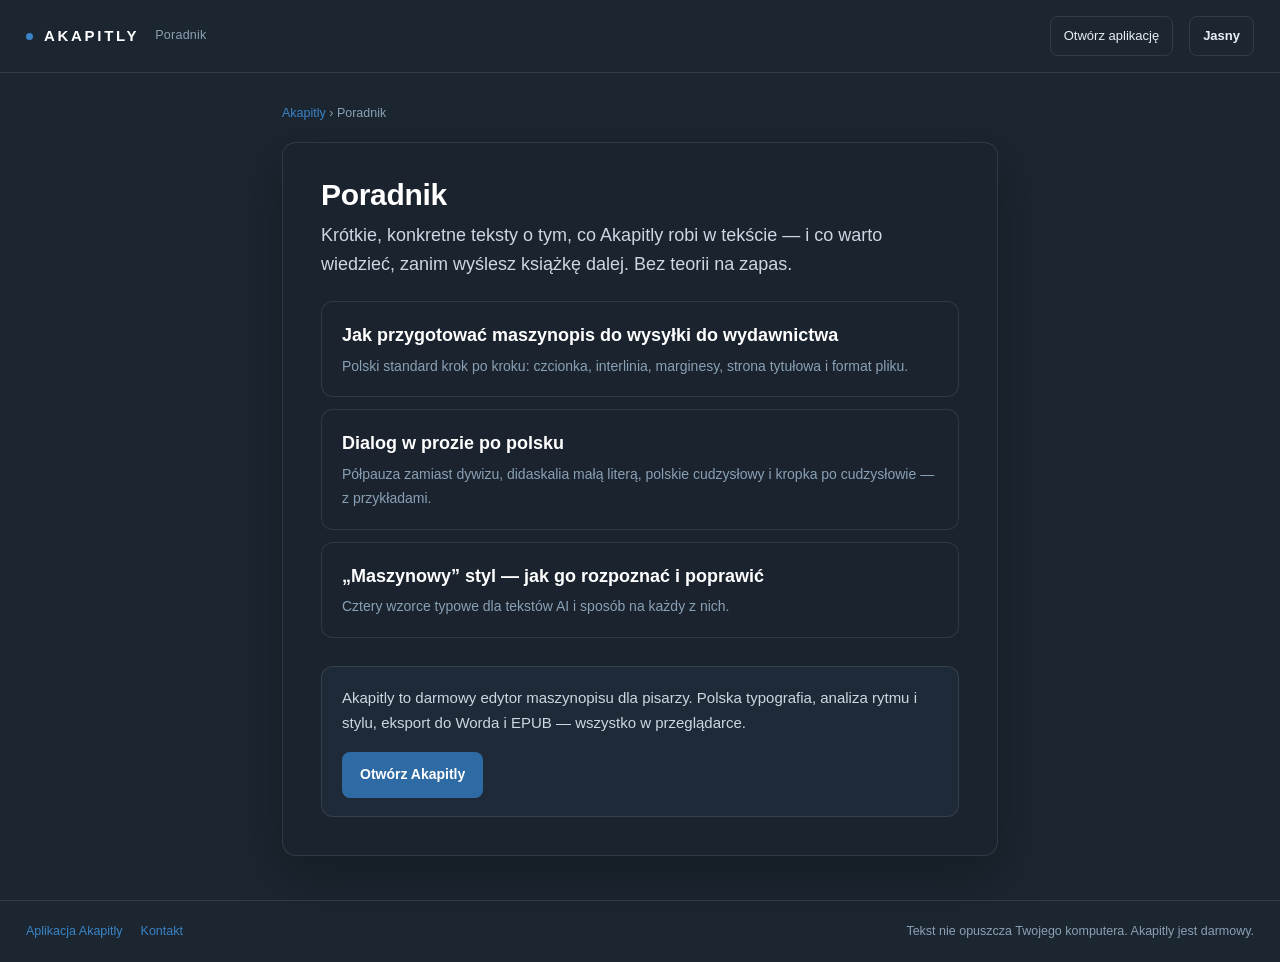
==== poradnik/index.html @ a5585f19 "Add files via upload" ====
<!DOCTYPE html>
<html lang="pl">
<head>
<meta charset="UTF-8">
<meta name="viewport" content="width=device-width, initial-scale=1.0">
<title>Poradnik dla pisarzy — formatowanie, typografia i styl prozy — Akapitly</title>
<meta name="description" content="Praktyczne poradniki dla piszących: jak przygotować maszynopis do wydawnictwa, jak zapisać dialog po polsku i jak poprawić „maszynowy” styl. Krótko i konkretnie.">
<script>try{if(localStorage.getItem('akapitly_theme')==='light')document.documentElement.classList.add('light');}catch(e){}</script>
<meta name="theme-color" content="#1c2630">
<link rel="icon" href="[data-uri]">
<link rel="canonical" href="https://akapitly.pl/poradnik/">
<meta property="og:type" content="website">
<meta property="og:site_name" content="Akapitly">
<meta property="og:title" content="Poradnik dla pisarzy — Akapitly">
<meta property="og:description" content="Jak przygotować maszynopis, jak zapisać dialog po polsku i jak poprawić „maszynowy” styl. Krótko i konkretnie.">
<meta property="og:url" content="https://akapitly.pl/poradnik/">
<meta property="og:locale" content="pl_PL">
<meta name="twitter:card" content="summary">
<link rel="stylesheet" href="styl.css">
<script type="application/ld+json">
{"@context":"https://schema.org","@type":"BreadcrumbList","itemListElement":[{"@type":"ListItem","position":1,"name":"Akapitly","item":"https://akapitly.pl/"},{"@type":"ListItem","position":2,"name":"Poradnik","item":"https://akapitly.pl/poradnik/"}]}
</script>
</head>
<body>
<header class="bar">
  <a class="brand" href="/" title="Akapitly — aplikacja"><span class="dot"></span><span class="wordmark">Akapitly</span></a>
  <span class="crumb">Poradnik</span>
  <span class="spacer"></span>
  <a class="navlink" href="/">Otwórz aplikację</a>
  <button id="themeBtn" title="Przełącz jasny / ciemny motyw">Jasny</button>
</header>

<div class="wrap">
  <nav class="crumbs"><a href="/">Akapitly</a> › Poradnik</nav>
  <div class="card">
    <h1 style="font-size:30px;line-height:1.2;font-weight:700;color:var(--txt-strong);margin:0 0 8px;letter-spacing:-.01em">Poradnik</h1>
    <p class="intro">Krótkie, konkretne teksty o tym, co Akapitly robi w tekście — i co warto wiedzieć, zanim wyślesz książkę dalej. Bez teorii na zapas.</p>

    <ul class="list">
      <li><a class="item" href="jak-przygotowac-maszynopis-do-wydawnictwa.html">
        <p class="t">Jak przygotować maszynopis do wysyłki do wydawnictwa</p>
        <p class="d">Polski standard krok po kroku: czcionka, interlinia, marginesy, strona tytułowa i format pliku.</p>
      </a></li>
      <li><a class="item" href="dialog-w-prozie-po-polsku.html">
        <p class="t">Dialog w prozie po polsku</p>
        <p class="d">Półpauza zamiast dywizu, didaskalia małą literą, polskie cudzysłowy i kropka po cudzysłowie — z przykładami.</p>
      </a></li>
      <li><a class="item" href="maszynowy-styl-proza-ai.html">
        <p class="t">„Maszynowy” styl — jak go rozpoznać i poprawić</p>
        <p class="d">Cztery wzorce typowe dla tekstów AI i sposób na każdy z nich.</p>
      </a></li>
    </ul>

    <div class="cta">
      <p>Akapitly to darmowy edytor maszynopisu dla pisarzy. Polska typografia, analiza rytmu i stylu, eksport do Worda i EPUB — wszystko w przeglądarce.</p>
      <a class="btn" href="/">Otwórz Akapitly</a>
    </div>
  </div>
</div>

<footer class="foot">
  <a href="/">Aplikacja Akapitly</a>
  <a href="mailto:info@akapitly.pl">Kontakt</a>
  <span class="sp"></span>
  <span>Tekst nie opuszcza Twojego komputera. Akapitly jest darmowy.</span>
</footer>

<script>
(function(){var b=document.getElementById('themeBtn');function s(){b.textContent=document.documentElement.classList.contains('light')?'Ciemny':'Jasny';}s();b.addEventListener('click',function(){var l=document.documentElement.classList.toggle('light');try{localStorage.setItem('akapitly_theme',l?'light':'dark');}catch(e){}s();});})();
</script>
<script>
  window.va = window.va || function () { (window.vaq = window.vaq || []).push(arguments); };
</script>
<script defer src="/_vercel/insights/script.js"></script>
</body>
</html>
---- poradnik/styl.css ----
/* Akapitly — Poradnik. Wspólne style. Spójne z aplikacją (akapitly.pl). */
:root{
  --desk:#1c2630; --desk-2:#243140; --paper:#FBF8F2; --ink:#15110c;
  --chrome:#e9eef3; --muted:#8aa0b4; --prussian:#2e6aa3; --prussian-2:#3a83c7;
  --hair:rgba(255,255,255,.10); --hair-2:rgba(255,255,255,.05);
  --ok:#3f9d7a; --danger:#c95640;
  --surface:#1a232e; --surface-2:#1e2a37; --txt:#cbd8e4; --txt-strong:#ffffff;
}
html.light{
  --desk:#e8ecf1; --desk-2:#f6f8fb; --chrome:#1d2731; --muted:#5a6976;
  --hair:rgba(0,0,0,.12); --hair-2:rgba(0,0,0,.07);
  --surface:#ffffff; --surface-2:#eef3f8; --txt:#2b3742; --txt-strong:#0f1620;
  --prussian-2:#2c6bad;
}
*{box-sizing:border-box}
html,body{margin:0}
body{
  background:var(--desk); color:var(--txt);
  font-family:"Inter","Helvetica Neue",Arial,system-ui,sans-serif;
  font-size:16px; line-height:1.7; -webkit-font-smoothing:antialiased;
  min-height:100vh; display:flex; flex-direction:column;
}

/* Nagłówek — jak w aplikacji */
header.bar{display:flex;align-items:center;gap:16px;padding:16px 26px;border-bottom:1px solid var(--hair);flex-wrap:wrap}
.bar .brand{display:flex;align-items:center;text-decoration:none}
.bar .dot{width:7px;height:7px;border-radius:50%;background:var(--prussian-2);display:inline-block;margin-right:11px}
.bar .wordmark{font-size:15px;font-weight:600;letter-spacing:.18em;text-transform:uppercase;color:var(--txt-strong)}
.bar .crumb{color:var(--muted);font-size:12.5px;letter-spacing:.02em}
.bar .spacer{flex:1}
.bar .navlink{color:var(--chrome);text-decoration:none;font-size:13px;border:1px solid var(--hair);border-radius:8px;padding:8px 13px;transition:border-color .15s,color .15s}
.bar .navlink:hover{border-color:var(--prussian-2);color:var(--txt-strong)}
#themeBtn{font:inherit;font-weight:600;font-size:13px;background:transparent;color:var(--chrome);border:1px solid var(--hair);border-radius:8px;padding:8px 13px;cursor:pointer;transition:border-color .15s,color .15s}
#themeBtn:hover{border-color:var(--prussian-2);color:var(--txt-strong)}

/* Układ */
.wrap{flex:1;width:100%;max-width:760px;margin:0 auto;padding:30px 22px 10px}
.crumbs{font-size:12.5px;color:var(--muted);margin:0 0 18px}
.crumbs a{color:var(--prussian-2);text-decoration:none}
.crumbs a:hover{text-decoration:underline}

/* Karta z treścią */
.card{background:var(--surface);border:1px solid var(--hair);border-radius:14px;padding:34px 38px;box-shadow:0 18px 50px rgba(0,0,0,.28)}

/* Artykuł */
article h1{font-size:30px;line-height:1.2;font-weight:700;color:var(--txt-strong);margin:0 0 8px;letter-spacing:-.01em}
article .lead{font-size:18px;line-height:1.6;color:var(--txt);margin:0 0 22px}
article h2{font-size:21px;font-weight:700;color:var(--txt-strong);margin:30px 0 10px;letter-spacing:-.005em}
article h3{font-size:13.5px;letter-spacing:.04em;text-transform:uppercase;color:var(--prussian-2);margin:22px 0 6px}
article p{margin:0 0 14px;color:var(--txt)}
article ul,article ol{margin:0 0 16px;padding-left:22px}
article li{margin-bottom:7px;color:var(--txt)}
article b,article strong{color:var(--txt-strong);font-weight:600}
article a{color:var(--prussian-2);text-decoration:none}
article a:hover{text-decoration:underline}
article .ex{background:var(--surface-2);border:1px solid var(--hair-2);border-radius:9px;padding:11px 15px;margin:0 0 16px;font-size:15px;color:var(--txt)}
article .note{font-size:14px;color:var(--muted);border-left:2px solid var(--hair);padding-left:13px;margin:6px 0 16px}

/* Ramka „W Akapitly” — jak ustawić daną rzecz w aplikacji */
article .app{background:var(--surface-2);border:1px solid var(--hair-2);border-left:3px solid var(--prussian-2);border-radius:0 10px 10px 0;padding:11px 15px;margin:2px 0 18px;font-size:14.5px;line-height:1.6}
article .app .tag{display:inline-flex;align-items:center;gap:6px;font-size:11px;letter-spacing:.09em;text-transform:uppercase;color:var(--prussian-2);font-weight:700;margin:0 0 4px}
article .app .tag::before{content:"";width:6px;height:6px;border-radius:50%;background:var(--prussian-2);display:inline-block}
article .app p{margin:0;color:var(--txt)}
article .app code{background:rgba(46,106,163,.12);border-radius:5px;padding:1px 6px;font-family:"SFMono-Regular",ui-monospace,Menlo,Consolas,monospace;font-size:13px;color:var(--txt-strong)}

/* Odnośnik do aplikacji */
.cta{display:flex;align-items:center;justify-content:space-between;gap:16px;flex-wrap:wrap;background:var(--surface-2);border:1px solid var(--hair);border-radius:12px;padding:18px 20px;margin:28px 0 4px}
.cta p{margin:0;font-size:15px;color:var(--txt)}
.cta a.btn{background:var(--prussian);color:#fff;text-decoration:none;border-radius:8px;padding:11px 18px;font-weight:600;font-size:14px;white-space:nowrap;transition:background .15s}
.cta a.btn:hover{background:var(--prussian-2)}

/* Strona-spis */
.intro{font-size:18px;line-height:1.6;color:var(--txt);margin:0 0 4px}
.list{list-style:none;margin:22px 0 0;padding:0;display:flex;flex-direction:column;gap:12px}
.list a.item{display:block;text-decoration:none;background:var(--surface);border:1px solid var(--hair);border-radius:12px;padding:18px 20px;transition:border-color .15s}
.list a.item:hover{border-color:var(--prussian-2)}
.list .t{font-size:18px;font-weight:600;color:var(--txt-strong);margin:0 0 4px}
.list .d{font-size:14px;color:var(--muted);margin:0}

/* Stopka */
footer.foot{border-top:1px solid var(--hair);padding:20px 26px;margin-top:34px;display:flex;gap:18px;flex-wrap:wrap;align-items:center;font-size:12.5px;color:var(--muted)}
footer.foot a{color:var(--prussian-2);text-decoration:none}
footer.foot a:hover{text-decoration:underline}
footer.foot .sp{flex:1}

/* Dostępność */
a:focus-visible,button:focus-visible{outline:2px solid var(--prussian-2);outline-offset:2px;border-radius:6px}
@media(prefers-reduced-motion:reduce){*{transition:none!important}}
@media(max-width:640px){
  header.bar{padding:14px 16px;gap:10px}
  .wrap{padding:20px 14px 8px}
  .card{padding:24px 20px}
  article h1{font-size:25px}
  article .lead,.intro{font-size:17px}
  article h2{font-size:19px}
  footer.foot{padding:18px 16px}
}
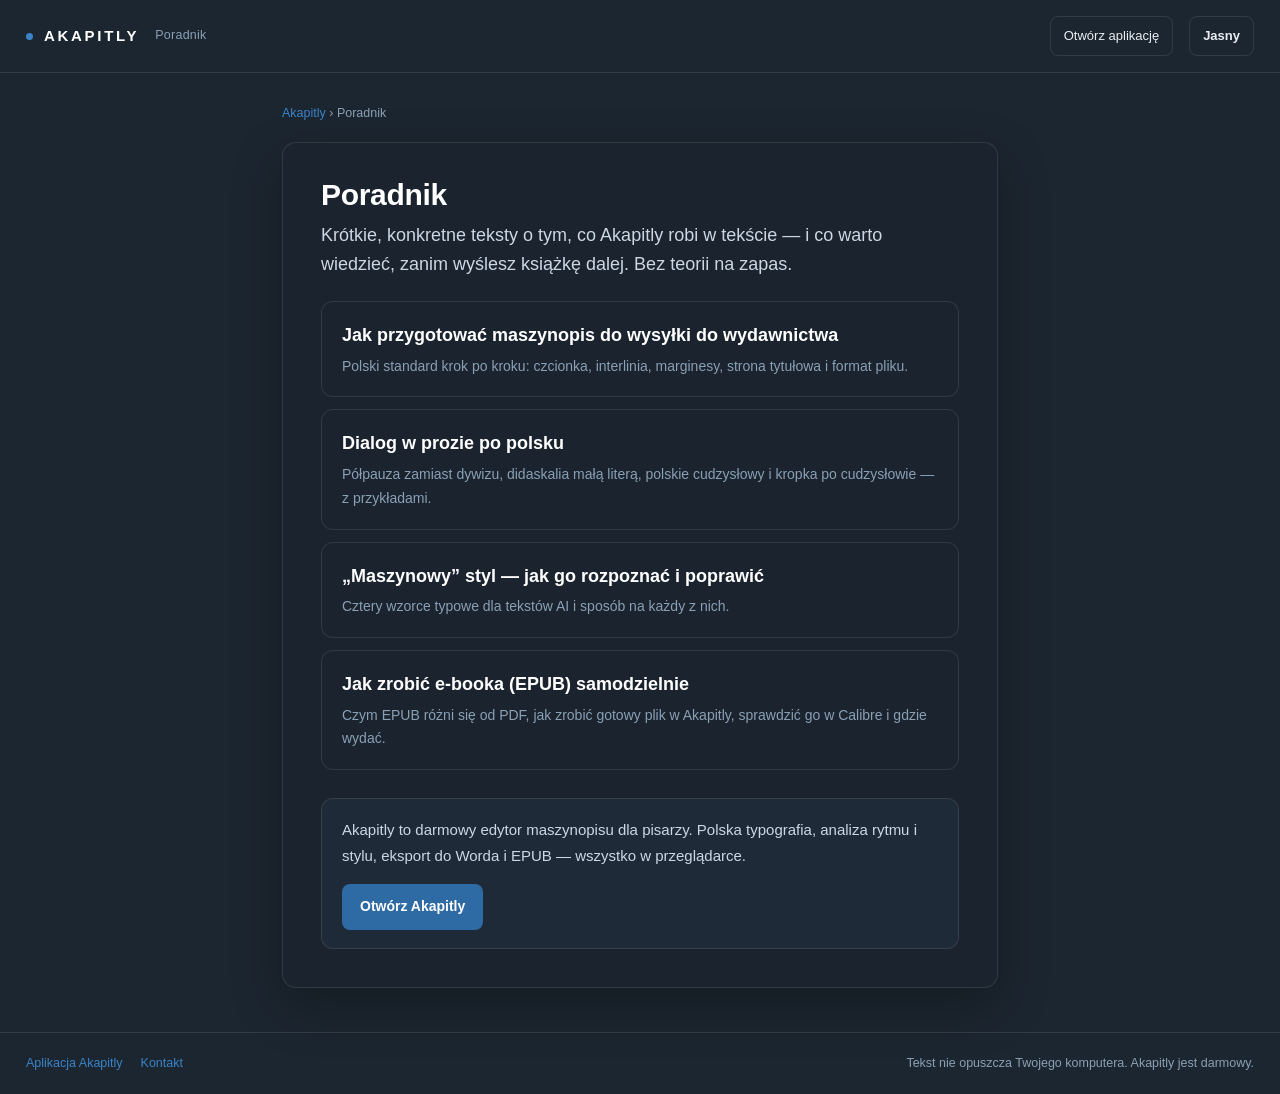
==== commit 5c71d32a: "Add files via upload" ====
--- a/poradnik/index.html
+++ b/poradnik/index.html
@@ -49,6 +49,10 @@
         <p class="t">„Maszynowy” styl — jak go rozpoznać i poprawić</p>
         <p class="d">Cztery wzorce typowe dla tekstów AI i sposób na każdy z nich.</p>
       </a></li>
+      <li><a class="item" href="jak-zrobic-ebooka.html">
+        <p class="t">Jak zrobić e-booka (EPUB) samodzielnie</p>
+        <p class="d">Czym EPUB różni się od PDF, jak zrobić gotowy plik w Akapitly, sprawdzić go w Calibre i gdzie wydać.</p>
+      </a></li>
     </ul>
 
     <div class="cta">
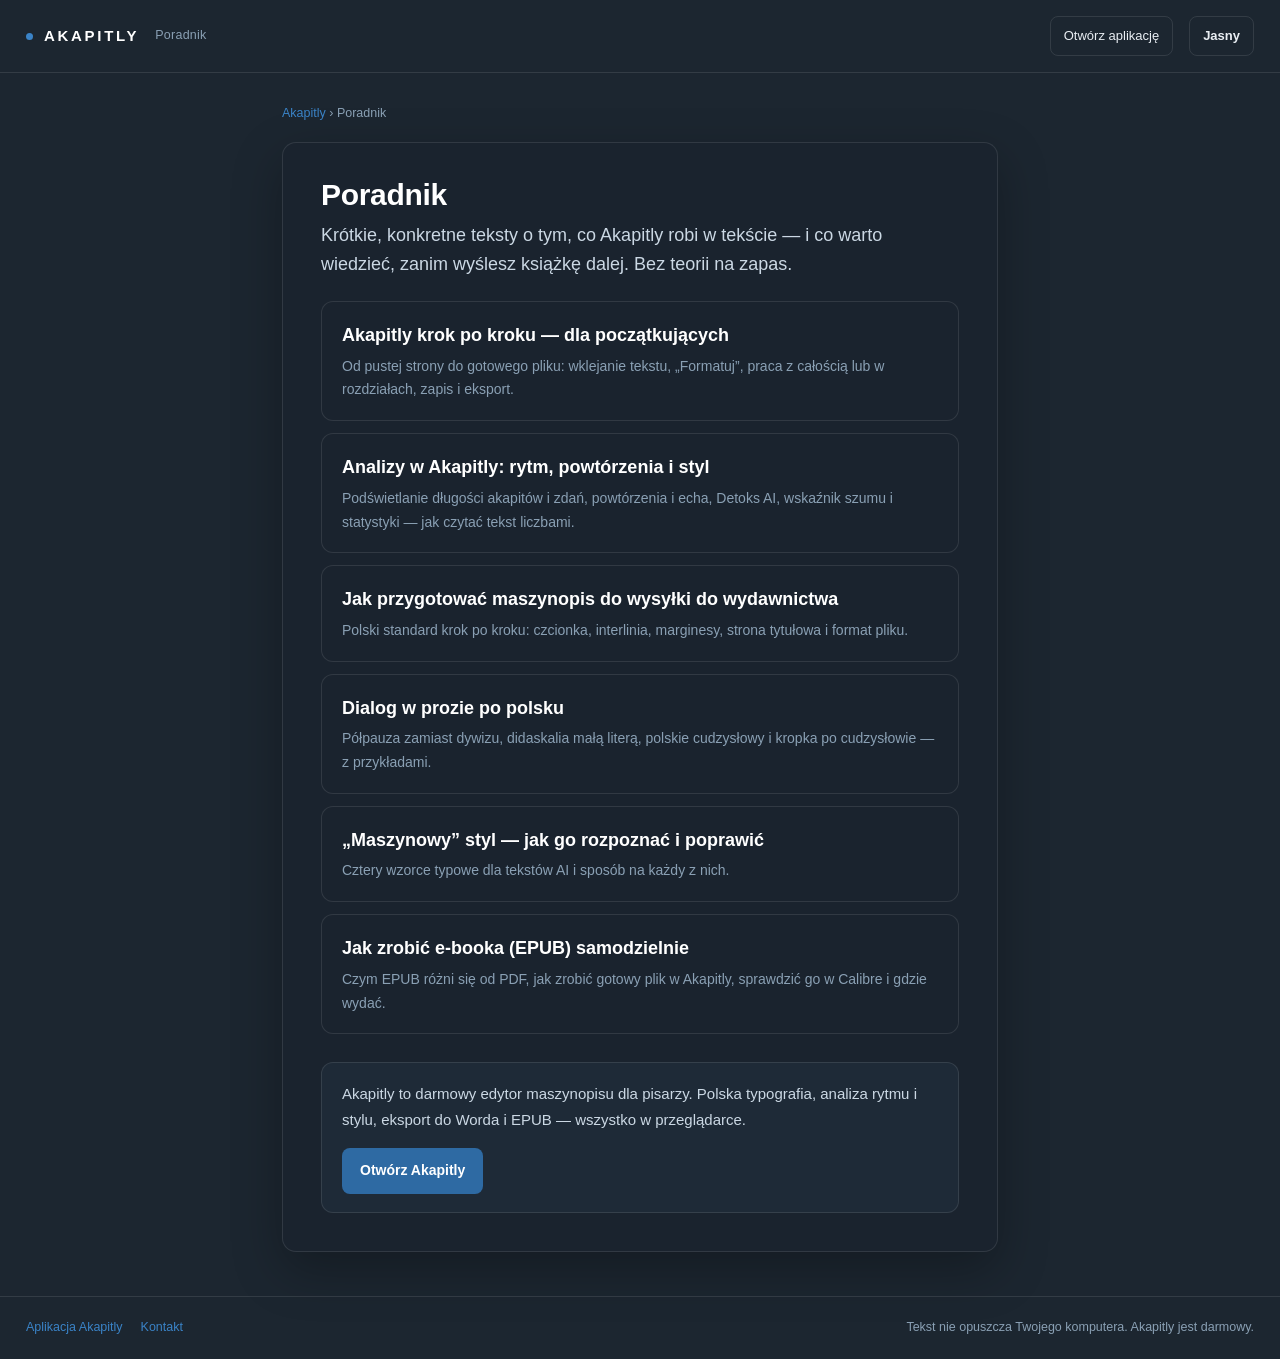
==== commit e28b8f58: "Add files via upload" ====
--- a/poradnik/index.html
+++ b/poradnik/index.html
@@ -37,6 +37,14 @@
     <p class="intro">Krótkie, konkretne teksty o tym, co Akapitly robi w tekście — i co warto wiedzieć, zanim wyślesz książkę dalej. Bez teorii na zapas.</p>
 
     <ul class="list">
+      <li><a class="item" href="akapitly-krok-po-kroku.html">
+        <p class="t">Akapitly krok po kroku — dla początkujących</p>
+        <p class="d">Od pustej strony do gotowego pliku: wklejanie tekstu, „Formatuj”, praca z całością lub w rozdziałach, zapis i eksport.</p>
+      </a></li>
+      <li><a class="item" href="analizy-w-akapitly.html">
+        <p class="t">Analizy w Akapitly: rytm, powtórzenia i styl</p>
+        <p class="d">Podświetlanie długości akapitów i zdań, powtórzenia i echa, Detoks AI, wskaźnik szumu i statystyki — jak czytać tekst liczbami.</p>
+      </a></li>
       <li><a class="item" href="jak-przygotowac-maszynopis-do-wydawnictwa.html">
         <p class="t">Jak przygotować maszynopis do wysyłki do wydawnictwa</p>
         <p class="d">Polski standard krok po kroku: czcionka, interlinia, marginesy, strona tytułowa i format pliku.</p>
